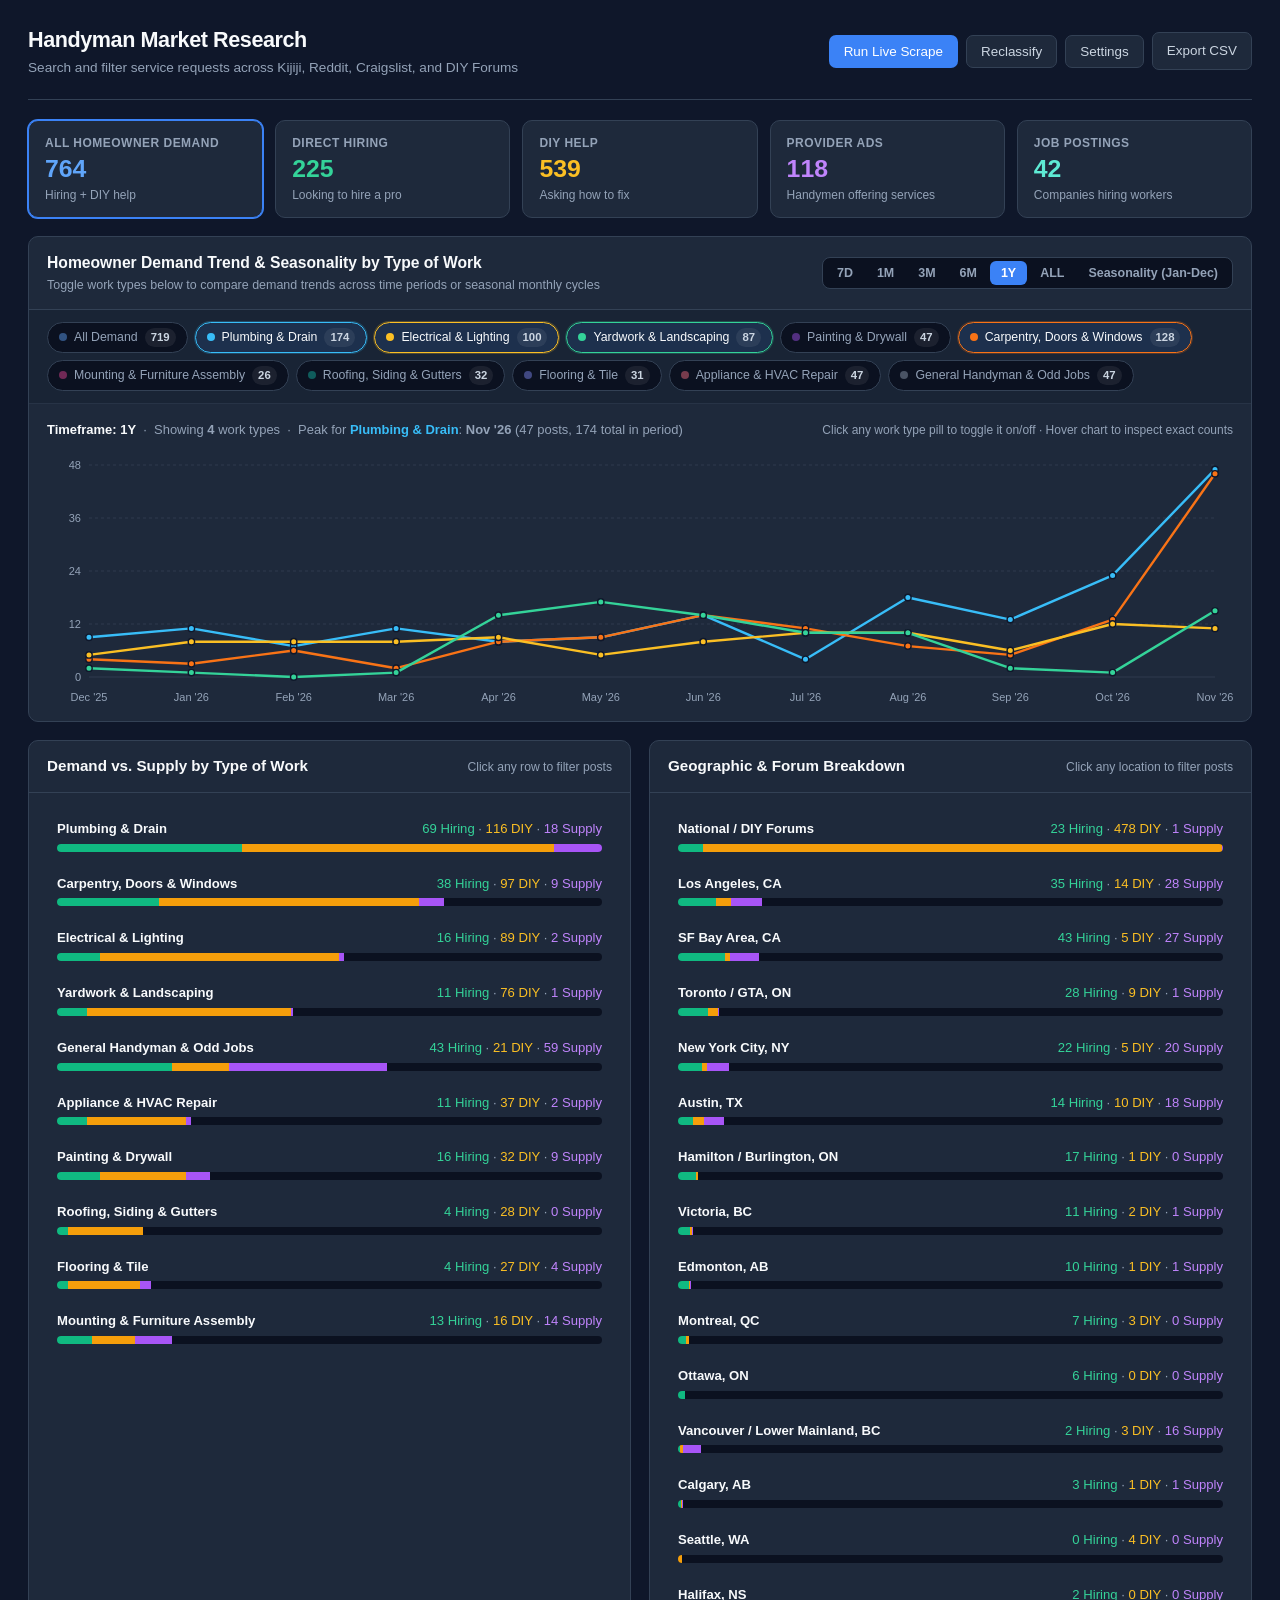
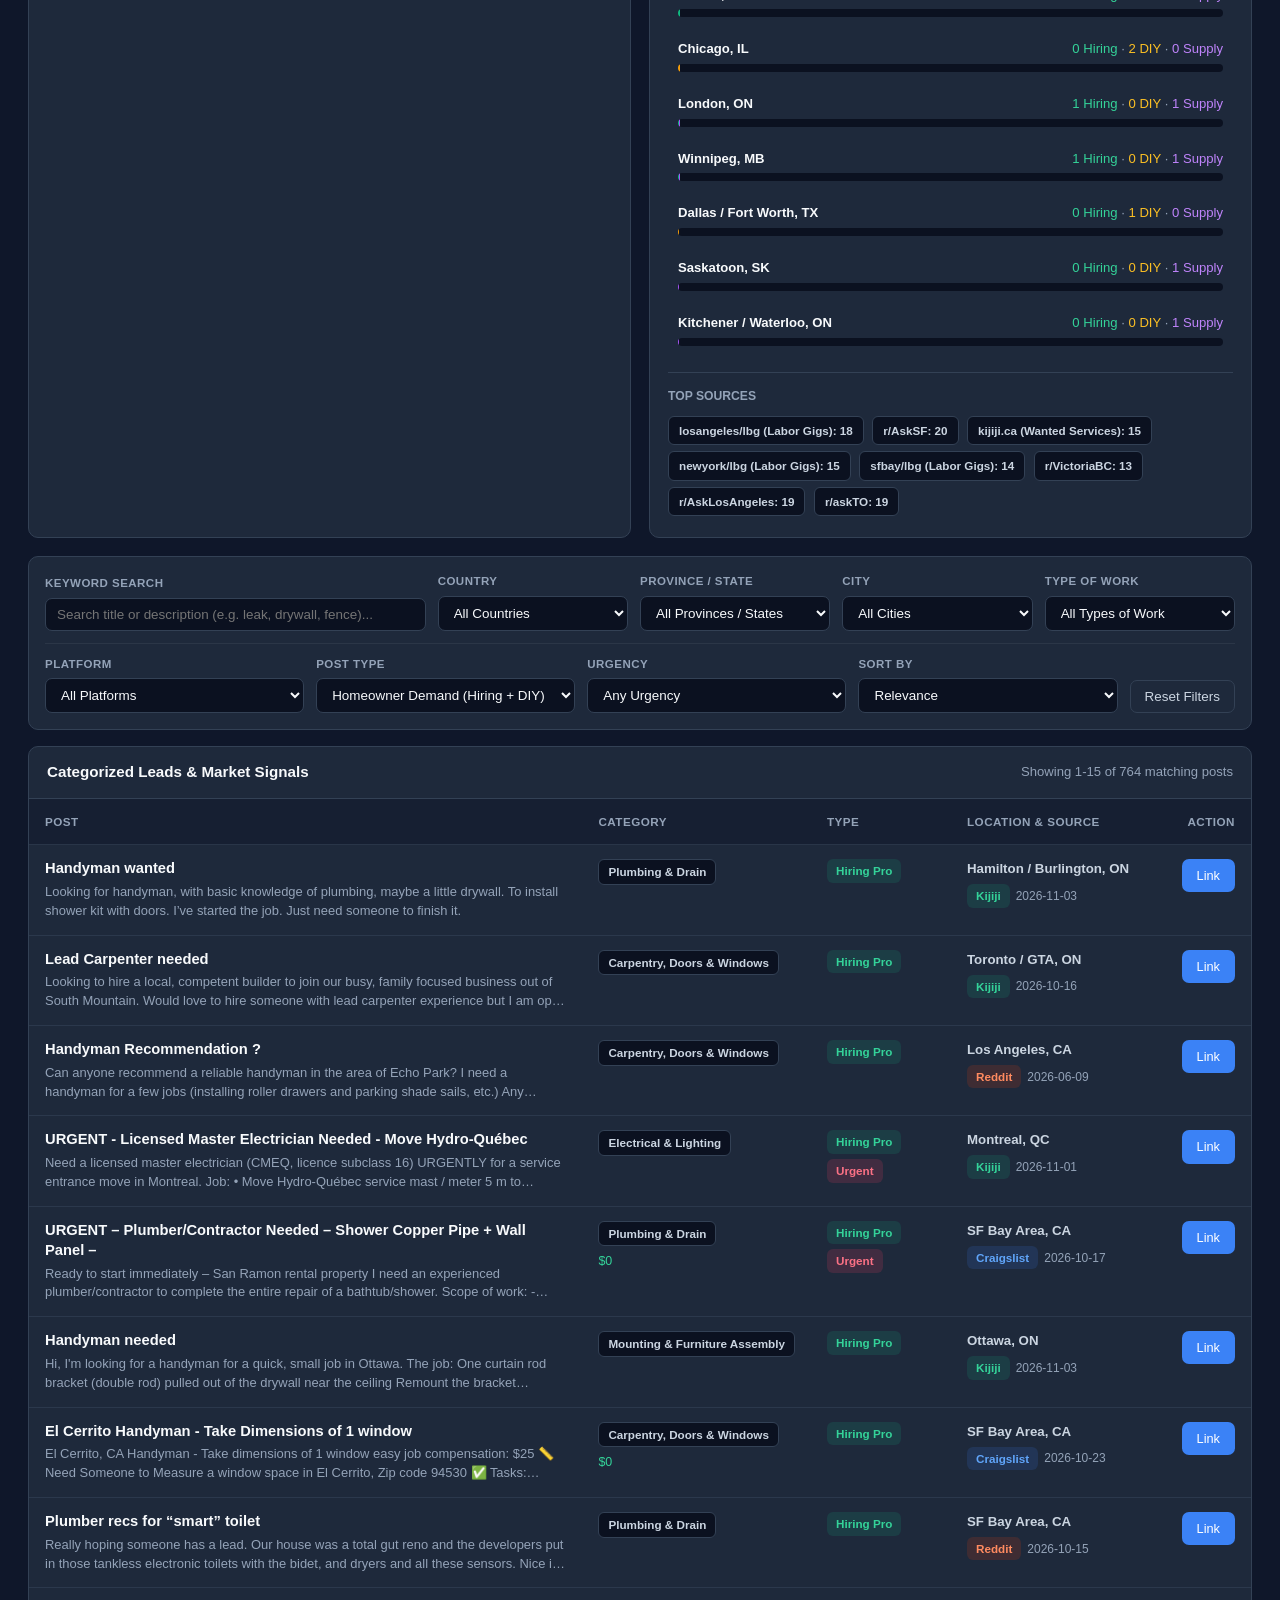
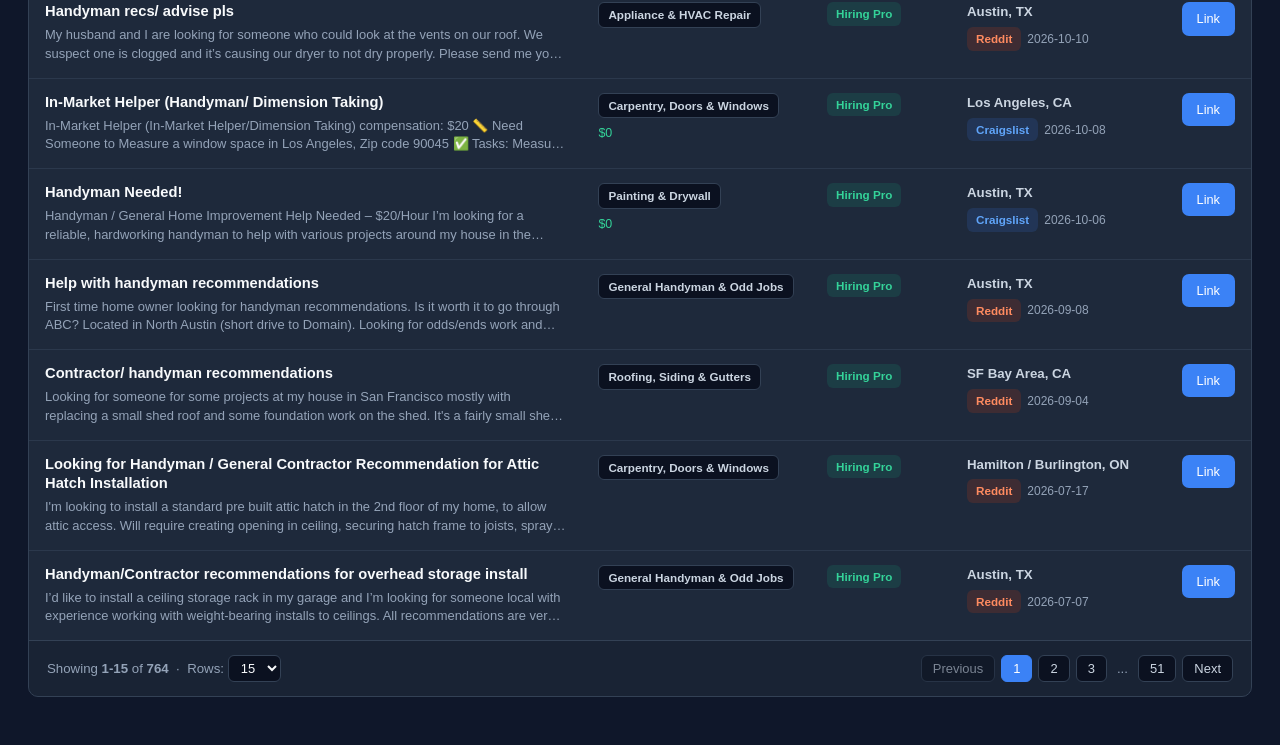
==== index.html @ b8daddad "Build full app and database snapshot into GitHub repository and GitHub Pages" ====
<!DOCTYPE html>
<html lang="en">
<head>
  <meta charset="UTF-8" />
  <meta name="viewport" content="width=device-width, initial-scale=1.0" />
  <title>Handyman Market Research & Lead Explorer</title>
  <link rel="stylesheet" href="./static/styles.css?v=10" />
</head>
<body>
  <div class="container">
    <!-- Top Header -->
    <header class="topbar">
      <div class="brand">
        <h1>Handyman Market Research</h1>
        <p>Search and filter service requests across Kijiji, Reddit, Craigslist, and DIY Forums</p>
      </div>
      <div class="actions">
        <button id="scrape-btn" onclick="triggerScrape()">Run Live Scrape</button>
        <button class="secondary" onclick="triggerReclassify()">Reclassify</button>
        <button class="secondary" onclick="openSettingsModal()">Settings</button>
        <a id="export-btn" class="btn secondary" href="/api/export.csv">Export CSV</a>
      </div>
    </header>

    <!-- Clickable KPI Strip (Acts as Quick Intent Filters) -->
    <div class="kpi-strip">
      <div class="kpi-card active" id="kpi-card-demand_only" onclick="quickSelectIntent('demand_only')">
        <div class="kpi-label">All Homeowner Demand</div>
        <div class="kpi-val" id="kpi-total-demand" style="color:#60a5fa">0</div>
        <div class="kpi-sub">Hiring + DIY help</div>
      </div>
      <div class="kpi-card" id="kpi-card-customer_hiring" onclick="quickSelectIntent('customer_hiring')">
        <div class="kpi-label">Direct Hiring</div>
        <div class="kpi-val" id="kpi-hiring" style="color:#34d399">0</div>
        <div class="kpi-sub">Looking to hire a pro</div>
      </div>
      <div class="kpi-card" id="kpi-card-diy_help_needed" onclick="quickSelectIntent('diy_help_needed')">
        <div class="kpi-label">DIY Help</div>
        <div class="kpi-val" id="kpi-diy" style="color:#fbbf24">0</div>
        <div class="kpi-sub">Asking how to fix</div>
      </div>
      <div class="kpi-card" id="kpi-card-service_provider_ad" onclick="quickSelectIntent('service_provider_ad')">
        <div class="kpi-label">Provider Ads</div>
        <div class="kpi-val" id="kpi-supply" style="color:#c084fc">0</div>
        <div class="kpi-sub">Handymen offering services</div>
      </div>
      <div class="kpi-card" id="kpi-card-job_posting" onclick="quickSelectIntent('job_posting')">
        <div class="kpi-label">Job Postings</div>
        <div class="kpi-val" id="kpi-jobs" style="color:#5eead4">0</div>
        <div class="kpi-sub">Companies hiring workers</div>
      </div>
    </div>

    <!-- Stock-Market Style Demand Trend & Seasonality Chart -->
    <div class="card" style="margin-bottom: 18px;">
      <div class="trend-header">
        <div class="trend-title-block">
          <h2>Homeowner Demand Trend &amp; Seasonality by Type of Work</h2>
          <p id="trend-subtitle">Toggle work types below to compare demand trends across time periods or seasonal monthly cycles</p>
        </div>
        <div class="period-tabs" id="trend-period-tabs">
          <button class="period-btn" data-period="7D" onclick="setTrendPeriod('7D')">7D</button>
          <button class="period-btn" data-period="1M" onclick="setTrendPeriod('1M')">1M</button>
          <button class="period-btn" data-period="3M" onclick="setTrendPeriod('3M')">3M</button>
          <button class="period-btn" data-period="6M" onclick="setTrendPeriod('6M')">6M</button>
          <button class="period-btn active" data-period="1Y" onclick="setTrendPeriod('1Y')">1Y</button>
          <button class="period-btn" data-period="ALL" onclick="setTrendPeriod('ALL')">ALL</button>
          <button class="period-btn" data-period="SEASONALITY" onclick="setTrendPeriod('SEASONALITY')">Seasonality (Jan-Dec)</button>
        </div>
      </div>
      <div class="work-type-pills" id="trend-work-pills"></div>
      <div class="trend-chart-wrap" id="trend-chart-wrap">
        <div class="trend-summary-strip">
          <div id="trend-stats-summary"></div>
          <div style="font-size:0.75rem;color:var(--muted);">Click any work type pill to toggle it on/off &middot; Hover chart to inspect exact counts</div>
        </div>
        <div id="trend-svg-container" style="width:100%;height:260px;"></div>
        <div class="trend-tooltip" id="trend-tooltip"></div>
      </div>
    </div>

    <!-- Category & Location Analytics Breakdown -->
    <div class="grid-2" style="margin-bottom: 18px;">
      <div class="card">
        <div class="card-header">
          <h2>Demand vs. Supply by Type of Work</h2>
          <span style="font-size:0.76rem;color:var(--muted)">Click any row to filter posts</span>
        </div>
        <div class="card-body" id="category-chart"></div>
      </div>
      <div class="card">
        <div class="card-header">
          <h2>Geographic & Forum Breakdown</h2>
          <span style="font-size:0.76rem;color:var(--muted)">Click any location to filter posts</span>
        </div>
        <div class="card-body">
          <div id="region-chart"></div>
          <div style="margin-top:18px;padding-top:14px;border-top:1px solid var(--border)">
            <div style="font-size:0.76rem;color:var(--muted);margin-bottom:8px;font-weight:600;text-transform:uppercase;">Top Sources</div>
            <div id="top-channels-list"></div>
          </div>
        </div>
      </div>
    </div>

    <!-- Leads Explorer -->
    <div id="view-leads">
      <!-- Labeled Filter Panel -->
      <div class="filter-panel">
        <div class="filter-grid">
          <div class="field">
            <label for="filter-search">Keyword Search</label>
            <input type="text" id="filter-search" placeholder="Search title or description (e.g. leak, drywall, fence)..." oninput="debouncedLoadPosts()" />
          </div>
          <div class="field">
            <label for="filter-country">Country</label>
            <select id="filter-country" onchange="onCountryChange()">
              <option value="all">All Countries</option>
              <option value="Canada">Canada</option>
              <option value="United States">United States</option>
              <option value="National">Online / National Forums</option>
            </select>
          </div>
          <div class="field">
            <label for="filter-province">Province / State</label>
            <select id="filter-province" onchange="onProvinceChange()">
              <option value="all">All Provinces / States</option>
            </select>
          </div>
          <div class="field">
            <label for="filter-region">City</label>
            <select id="filter-region" onchange="onCityChange()">
              <option value="all">All Cities</option>
            </select>
          </div>
          <div class="field">
            <label for="filter-category">Type of Work</label>
            <select id="filter-category" onchange="onCategoryDropdownChange()">
              <option value="all">All Types of Work</option>
            </select>
          </div>
        </div>

        <div class="filter-grid-secondary">
          <div class="field">
            <label for="filter-platform">Platform</label>
            <select id="filter-platform" onchange="loadPosts()">
              <option value="all">All Platforms</option>
              <option value="kijiji">Kijiji (Canada)</option>
              <option value="reddit">Reddit</option>
              <option value="craigslist">Craigslist</option>
              <option value="stackexchange">DIY Stack Exchange</option>
            </select>
          </div>
          <div class="field">
            <label for="filter-intent">Post Type</label>
            <select id="filter-intent" onchange="onIntentDropdownChange()">
              <option value="demand_only">Homeowner Demand (Hiring + DIY)</option>
              <option value="customer_hiring">Direct Hiring Only</option>
              <option value="diy_help_needed">DIY Help Only</option>
              <option value="service_provider_ad">Provider Ads</option>
              <option value="job_posting">Job Postings</option>
              <option value="all">All Posts</option>
            </select>
          </div>
          <div class="field">
            <label for="filter-urgency">Urgency</label>
            <select id="filter-urgency" onchange="loadPosts()">
              <option value="all">Any Urgency</option>
              <option value="high">High / Urgent</option>
              <option value="medium">Normal</option>
            </select>
          </div>
          <div class="field">
            <label for="filter-sort">Sort By</label>
            <select id="filter-sort" onchange="applySortAndRender()">
              <option value="relevance">Relevance</option>
              <option value="date_desc">Newest First</option>
              <option value="date_asc">Oldest First</option>
              <option value="urgency">Urgency</option>
            </select>
          </div>
          <div>
            <button class="secondary" onclick="resetFilters()">Reset Filters</button>
          </div>
        </div>
      </div>

      <!-- Clean Leads Table -->
      <div class="card">
        <div class="card-header">
          <h2>Categorized Leads & Market Signals</h2>
          <div id="results-count" style="font-size:0.82rem;color:var(--muted);font-weight:500;">0 matching posts</div>
        </div>
        <div class="table-wrap">
          <table>
            <thead>
              <tr>
                <th>Post</th>
                <th style="width:205px;">Category</th>
                <th style="width:140px;">Type</th>
                <th style="width:210px;">Location & Source</th>
                <th style="width:90px;text-align:right;">Action</th>
              </tr>
            </thead>
            <tbody id="posts-tbody"></tbody>
          </table>
        </div>
        <div class="pagination-bar" id="pagination-bar"></div>
      </div>
    </div>
  </div>

  <!-- Settings Modal -->
  <div class="modal-backdrop" id="settings-modal">
    <div class="modal">
      <div class="card-header" style="padding:0 0 14px 0;margin-bottom:16px;">
        <h2>Target Cities, Subreddits & LLM Settings</h2>
        <button class="secondary" onclick="closeSettingsModal()">Close</button>
      </div>
      <div class="form-group">
        <label>Active Target Metro Regions</label>
        <div class="region-toggles" id="settings-regions"></div>
      </div>
      <div class="form-group">
        <label>National DIY & Home Subreddits (comma-separated)</label>
        <input type="text" id="settings-subs" />
      </div>
      <div class="form-group">
        <label>Search Keywords (comma-separated)</label>
        <input type="text" id="settings-keywords" />
      </div>
      <div class="form-group">
        <label>Optional LLM Provider</label>
        <select id="settings-llm-provider">
          <option value="gemini">Google Gemini (gemini-2.5-flash)</option>
          <option value="openai">OpenAI (gpt-4o-mini)</option>
        </select>
      </div>
      <div class="form-group">
        <label>Gemini API Key (optional)</label>
        <input type="password" id="settings-gemini-key" placeholder="AIza..." />
      </div>
      <div class="form-group">
        <label>OpenAI API Key (optional)</label>
        <input type="password" id="settings-openai-key" placeholder="sk-..." />
      </div>
      <div style="display:flex;justify-content:flex-end;gap:10px;margin-top:16px;">
        <button class="secondary" onclick="closeSettingsModal()">Cancel</button>
        <button onclick="saveSettings()">Save Settings</button>
      </div>
    </div>
  </div>

  <script src="./static/app.js?v=10"></script>
</body>
</html>
---- static/styles.css ----
:root {
  --bg: #0f172a;
  --surface: #1e293b;
  --surface-hover: #26354d;
  --surface-subtle: #0b1120;
  --border: #334155;
  --text: #f8fafc;
  --text-secondary: #cbd5e1;
  --muted: #94a3b8;
  --primary: #3b82f6;
  --primary-hover: #2563eb;
  --emerald: #10b981;
  --amber: #f59e0b;
  --purple: #a855f7;
  --rose: #f43f5e;
}

* { box-sizing: border-box; margin: 0; padding: 0; }

body {
  font-family: Inter, -apple-system, BlinkMacSystemFont, "Segoe UI", Roboto, sans-serif;
  background: var(--bg);
  color: var(--text);
  line-height: 1.5;
  -webkit-font-smoothing: antialiased;
}

.container {
  max-width: 1360px;
  margin: 0 auto;
  padding: 24px 28px 48px;
}

/* Topbar */
.topbar {
  display: flex;
  justify-content: space-between;
  align-items: center;
  flex-wrap: wrap;
  gap: 16px;
  padding-bottom: 20px;
  border-bottom: 1px solid var(--border);
  margin-bottom: 20px;
}
.brand h1 {
  font-size: 1.35rem;
  font-weight: 700;
  letter-spacing: -0.02em;
}
.brand p {
  color: var(--muted);
  font-size: 0.85rem;
  margin-top: 2px;
}
.actions {
  display: flex;
  gap: 8px;
  align-items: center;
  flex-wrap: wrap;
}

/* Buttons */
button, .btn {
  background: var(--primary);
  color: #fff;
  border: 1px solid transparent;
  padding: 8px 14px;
  border-radius: 7px;
  font-weight: 500;
  font-size: 0.84rem;
  cursor: pointer;
  transition: all 0.15s ease;
  text-decoration: none;
  display: inline-flex;
  align-items: center;
  justify-content: center;
  gap: 6px;
}
button:hover, .btn:hover { background: var(--primary-hover); }
button.secondary, .btn.secondary {
  background: var(--surface);
  border-color: var(--border);
  color: var(--text-secondary);
}
button.secondary:hover, .btn.secondary:hover {
  background: var(--surface-hover);
  color: #fff;
}
button:disabled { opacity: 0.55; cursor: not-allowed; }

/* Navigation Tabs & KPI Strip */
.nav-row {
  display: flex;
  justify-content: space-between;
  align-items: center;
  flex-wrap: wrap;
  gap: 16px;
  margin-bottom: 18px;
}
.tabs {
  display: inline-flex;
  background: var(--surface-subtle);
  padding: 4px;
  border-radius: 9px;
  border: 1px solid var(--border);
}
.tab-btn {
  background: transparent;
  color: var(--muted);
  border: none;
  padding: 7px 16px;
  border-radius: 6px;
  font-size: 0.85rem;
  font-weight: 600;
}
.tab-btn:hover { color: var(--text); background: transparent; }
.tab-btn.active {
  background: var(--surface);
  color: var(--text);
  box-shadow: 0 1px 2px rgba(0,0,0,0.25);
}

/* Clickable KPI Filter Strip */
.kpi-strip {
  display: grid;
  grid-template-columns: repeat(5, 1fr);
  gap: 12px;
  margin-bottom: 18px;
}
@media (max-width: 960px) {
  .kpi-strip { grid-template-columns: repeat(2, 1fr); }
}
.kpi-card {
  background: var(--surface);
  border: 1px solid var(--border);
  border-radius: 10px;
  padding: 13px 16px;
  cursor: pointer;
  transition: all 0.15s ease;
}
.kpi-card:hover {
  border-color: #475569;
  background: var(--surface-hover);
}
.kpi-card.active {
  border-color: var(--primary);
  box-shadow: 0 0 0 1px var(--primary);
}
.kpi-label {
  color: var(--muted);
  font-size: 0.75rem;
  font-weight: 600;
  text-transform: uppercase;
  letter-spacing: 0.04em;
}
.kpi-val {
  font-size: 1.55rem;
  font-weight: 700;
  margin-top: 2px;
  line-height: 1.2;
}
.kpi-sub {
  font-size: 0.75rem;
  color: var(--muted);
  margin-top: 2px;
}

/* Filter Toolbar */
.filter-panel {
  background: var(--surface);
  border: 1px solid var(--border);
  border-radius: 10px;
  padding: 16px;
  margin-bottom: 16px;
}
.filter-grid {
  display: grid;
  grid-template-columns: 2fr repeat(4, 1fr);
  gap: 12px;
  align-items: end;
}
.filter-grid-secondary {
  display: grid;
  grid-template-columns: repeat(4, 1fr) auto;
  gap: 12px;
  align-items: end;
  margin-top: 12px;
  padding-top: 12px;
  border-top: 1px solid rgba(255,255,255,0.06);
}
@media (max-width: 1024px) {
  .filter-grid, .filter-grid-secondary {
    grid-template-columns: 1fr 1fr;
  }
}
.field {
  display: flex;
  flex-direction: column;
  gap: 5px;
}
.field label {
  font-size: 0.72rem;
  font-weight: 600;
  text-transform: uppercase;
  letter-spacing: 0.04em;
  color: var(--muted);
}
.field select, .field input {
  width: 100%;
  background: var(--surface-subtle);
  color: var(--text);
  border: 1px solid var(--border);
  padding: 8px 11px;
  border-radius: 7px;
  font-size: 0.84rem;
  outline: none;
}
.field select:focus, .field input:focus {
  border-color: var(--primary);
}

/* Main Panel / Table */
.card {
  background: var(--surface);
  border: 1px solid var(--border);
  border-radius: 10px;
  overflow: hidden;
}
.card-header {
  padding: 14px 18px;
  border-bottom: 1px solid var(--border);
  display: flex;
  justify-content: space-between;
  align-items: center;
}
.card-header h2 {
  font-size: 0.95rem;
  font-weight: 600;
}

.table-wrap { overflow-x: auto; }
table {
  width: 100%;
  border-collapse: collapse;
  font-size: 0.86rem;
}
th, td {
  text-align: left;
  padding: 14px 16px;
  border-bottom: 1px solid rgba(51, 65, 85, 0.65);
  vertical-align: top;
}
th {
  background: rgba(15, 23, 42, 0.5);
  color: var(--muted);
  font-weight: 600;
  font-size: 0.73rem;
  text-transform: uppercase;
  letter-spacing: 0.04em;
}
tr:last-child td { border-bottom: none; }
tbody tr:hover td { background: rgba(255, 255, 255, 0.02); }

.post-title {
  font-weight: 600;
  font-size: 0.92rem;
  color: #f8fafc;
  text-decoration: none;
  display: inline-block;
  margin-bottom: 4px;
  line-height: 1.35;
}
.post-title:hover { color: #60a5fa; }
.post-body {
  color: var(--muted);
  font-size: 0.81rem;
  line-height: 1.45;
  display: -webkit-box;
  -webkit-line-clamp: 2;
  -webkit-box-orient: vertical;
  overflow: hidden;
}

/* Badges */
.badge {
  display: inline-flex;
  align-items: center;
  padding: 3px 9px;
  border-radius: 6px;
  font-size: 0.73rem;
  font-weight: 600;
  white-space: nowrap;
}
.b-hiring { background: rgba(16, 185, 129, 0.14); color: #34d399; }
.b-diy { background: rgba(245, 158, 11, 0.14); color: #fbbf24; }
.b-supply { background: rgba(168, 85, 247, 0.14); color: #c084fc; }
.b-job { background: rgba(20, 184, 166, 0.14); color: #5eead4; }
.b-reddit { background: rgba(255, 69, 0, 0.14); color: #ff8b60; }
.b-craigslist { background: rgba(59, 130, 246, 0.14); color: #60a5fa; }
.b-kijiji { background: rgba(16, 185, 129, 0.14); color: #34d399; }
.b-stackexchange { background: rgba(245, 158, 11, 0.14); color: #fbbf24; }
.b-high { background: rgba(244, 63, 94, 0.16); color: #fb7185; }
.b-cat {
  background: var(--surface-subtle);
  border: 1px solid var(--border);
  color: var(--text-secondary);
}

/* Pagination */
.pagination-bar {
  display: flex;
  justify-content: space-between;
  align-items: center;
  flex-wrap: wrap;
  gap: 12px;
  padding: 14px 18px;
  border-top: 1px solid var(--border);
  background: rgba(15, 23, 42, 0.35);
  font-size: 0.83rem;
  color: var(--muted);
}
.page-controls { display: flex; align-items: center; gap: 6px; flex-wrap: wrap; }
.page-btn {
  background: var(--surface-subtle);
  color: var(--text-secondary);
  border: 1px solid var(--border);
  padding: 5px 11px;
  border-radius: 6px;
  font-size: 0.81rem;
  cursor: pointer;
}
.page-btn:hover:not(:disabled) { background: var(--surface-hover); color: #fff; }
.page-btn.active { background: var(--primary); border-color: var(--primary); color: #fff; }
.page-size-select {
  background: var(--surface-subtle);
  color: var(--text);
  border: 1px solid var(--border);
  padding: 4px 8px;
  border-radius: 6px;
  font-size: 0.81rem;
}

/* Analytics View */
.grid-2 {
  display: grid;
  grid-template-columns: 1fr 1fr;
  gap: 18px;
}
@media (max-width: 1024px) { .grid-2 { grid-template-columns: 1fr; } }
.card-body { padding: 18px; }
.bar-row {
  padding: 8px 10px;
  border-radius: 7px;
  margin-bottom: 6px;
  transition: background 0.12s;
}
.bar-row:hover { background: var(--surface-hover); }
.bar-label {
  display: flex;
  justify-content: space-between;
  font-size: 0.82rem;
  margin-bottom: 5px;
}
.bar-track {
  background: var(--surface-subtle);
  height: 8px;
  border-radius: 999px;
  overflow: hidden;
  display: flex;
}
.bar-fill-hiring { background: var(--emerald); height: 100%; }
.bar-fill-diy { background: var(--amber); height: 100%; }
.bar-fill-supply { background: var(--purple); height: 100%; }

.hidden { display: none !important; }

/* Settings Modal */
.modal-backdrop {
  position: fixed;
  inset: 0;
  background: rgba(0, 0, 0, 0.72);
  display: none;
  align-items: center;
  justify-content: center;
  z-index: 100;
}
.modal-backdrop.open { display: flex; }
.modal {
  background: var(--surface);
  border: 1px solid var(--border);
  border-radius: 12px;
  width: 92%;
  max-width: 680px;
  max-height: 88vh;
  overflow-y: auto;
  padding: 22px;
}
.form-group { margin-bottom: 14px; }
.form-group label {
  display: block;
  font-size: 0.8rem;
  font-weight: 500;
  color: var(--text-secondary);
  margin-bottom: 5px;
}
.form-group input, .form-group select {
  width: 100%;
  background: var(--surface-subtle);
  color: var(--text);
  border: 1px solid var(--border);
  padding: 8px 11px;
  border-radius: 7px;
  font-size: 0.85rem;
}
.region-toggles {
  display: grid;
  grid-template-columns: repeat(auto-fill, minmax(195px, 1fr));
  gap: 8px;
}
.region-item {
  background: var(--surface-subtle);
  border: 1px solid var(--border);
  padding: 8px 10px;
  border-radius: 7px;
  display: flex;
  align-items: center;
  gap: 8px;
  font-size: 0.82rem;
}

/* Stock-Market Style Demand Trend & Seasonality Chart */
.trend-header {
  display: flex;
  justify-content: space-between;
  align-items: center;
  flex-wrap: wrap;
  gap: 12px;
  padding: 14px 18px;
  border-bottom: 1px solid var(--border);
}
.trend-title-block h2 {
  font-size: 0.98rem;
  font-weight: 600;
}
.trend-title-block p {
  font-size: 0.78rem;
  color: var(--muted);
  margin-top: 2px;
}
.period-tabs {
  display: inline-flex;
  background: var(--surface-subtle);
  border: 1px solid var(--border);
  border-radius: 8px;
  padding: 3px;
  gap: 2px;
  flex-wrap: wrap;
}
.period-btn {
  background: transparent;
  color: var(--muted);
  border: none;
  padding: 5px 11px;
  border-radius: 6px;
  font-size: 0.78rem;
  font-weight: 600;
  cursor: pointer;
}
.period-btn:hover {
  color: var(--text);
  background: rgba(255, 255, 255, 0.04);
}
.period-btn.active {
  background: var(--primary);
  color: #fff;
}
.work-type-pills {
  display: flex;
  flex-wrap: wrap;
  gap: 7px;
  padding: 12px 18px;
  border-bottom: 1px solid rgba(51, 65, 85, 0.55);
  background: rgba(15, 23, 42, 0.3);
}
.work-pill {
  display: inline-flex;
  align-items: center;
  gap: 7px;
  padding: 5px 11px;
  border-radius: 999px;
  font-size: 0.77rem;
  font-weight: 500;
  background: var(--surface-subtle);
  border: 1px solid var(--border);
  color: var(--muted);
  cursor: pointer;
  user-select: none;
  transition: all 0.14s ease;
}
.work-pill:hover {
  border-color: #64748b;
  color: var(--text);
}
.work-pill.active {
  color: #f8fafc;
  background: rgba(59, 130, 246, 0.12);
}
.work-pill-dot {
  width: 8px;
  height: 8px;
  border-radius: 50%;
  flex-shrink: 0;
}
.work-pill-count {
  font-size: 0.71rem;
  font-weight: 600;
  padding: 1px 6px;
  border-radius: 999px;
  background: rgba(255, 255, 255, 0.07);
  color: var(--text-secondary);
}
.trend-chart-wrap {
  position: relative;
  padding: 16px 18px 12px;
}
.trend-summary-strip {
  display: flex;
  justify-content: space-between;
  align-items: center;
  flex-wrap: wrap;
  gap: 12px;
  margin-bottom: 10px;
  font-size: 0.81rem;
  color: var(--muted);
}
.trend-tooltip {
  position: absolute;
  pointer-events: none;
  background: rgba(15, 23, 42, 0.96);
  border: 1px solid #475569;
  border-radius: 8px;
  padding: 10px 12px;
  font-size: 0.78rem;
  color: var(--text);
  box-shadow: 0 8px 24px rgba(0, 0, 0, 0.45);
  z-index: 20;
  min-width: 190px;
  display: none;
}
.trend-tooltip-title {
  font-weight: 700;
  font-size: 0.82rem;
  margin-bottom: 6px;
  padding-bottom: 5px;
  border-bottom: 1px solid rgba(255, 255, 255, 0.1);
}
.trend-tooltip-row {
  display: flex;
  justify-content: space-between;
  align-items: center;
  gap: 12px;
  margin-top: 4px;
}
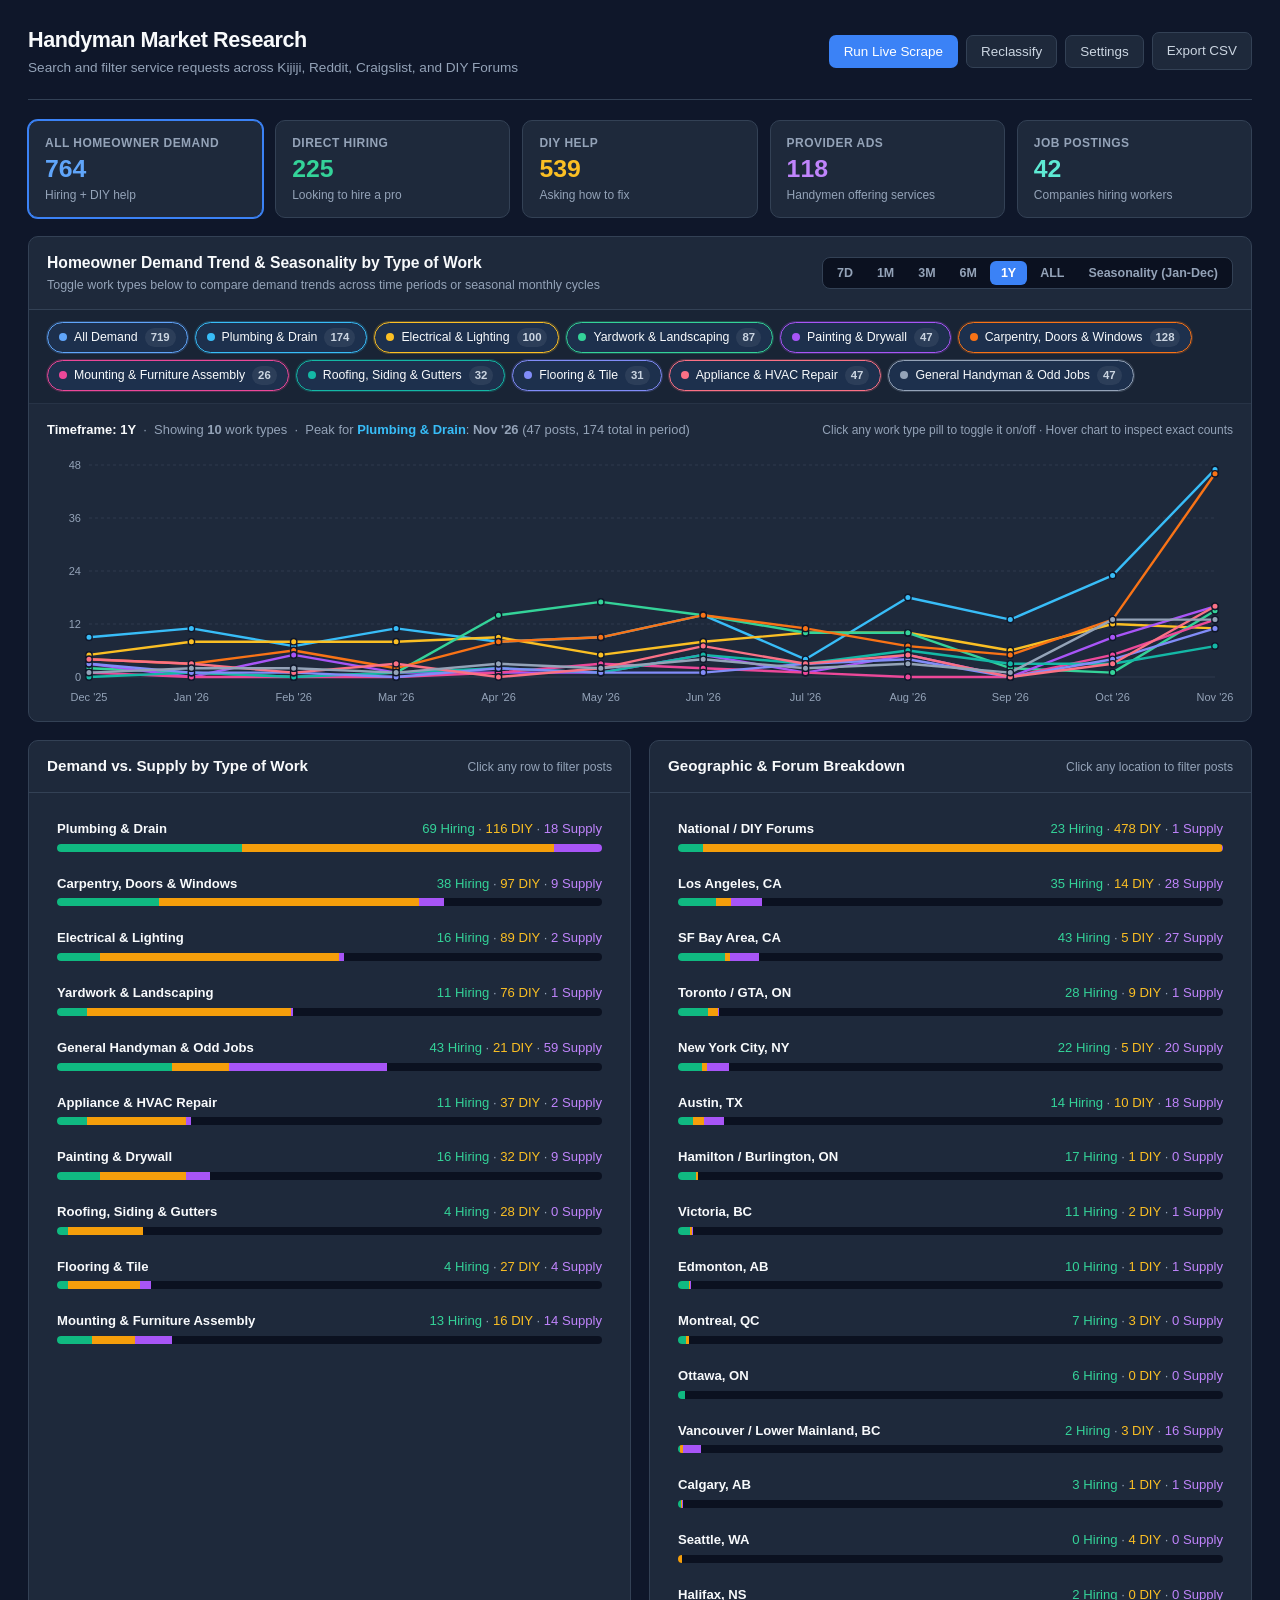
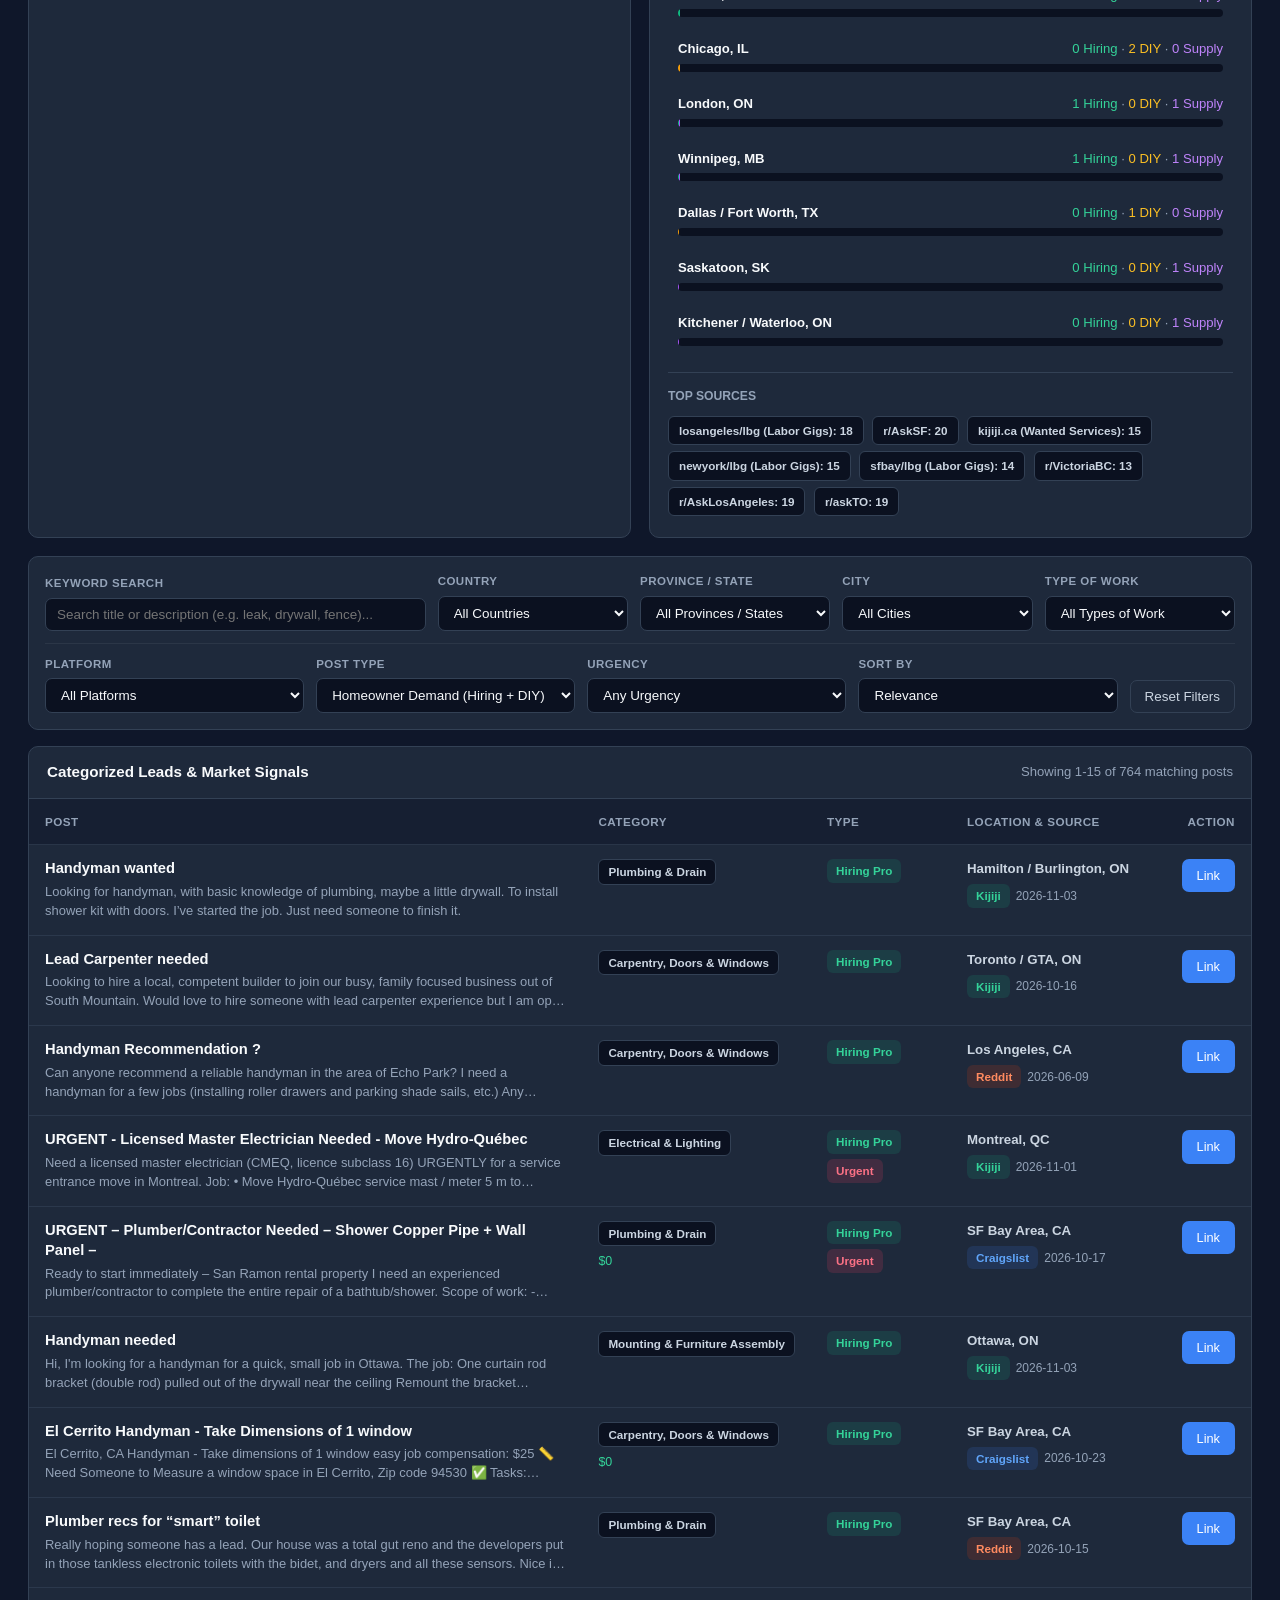
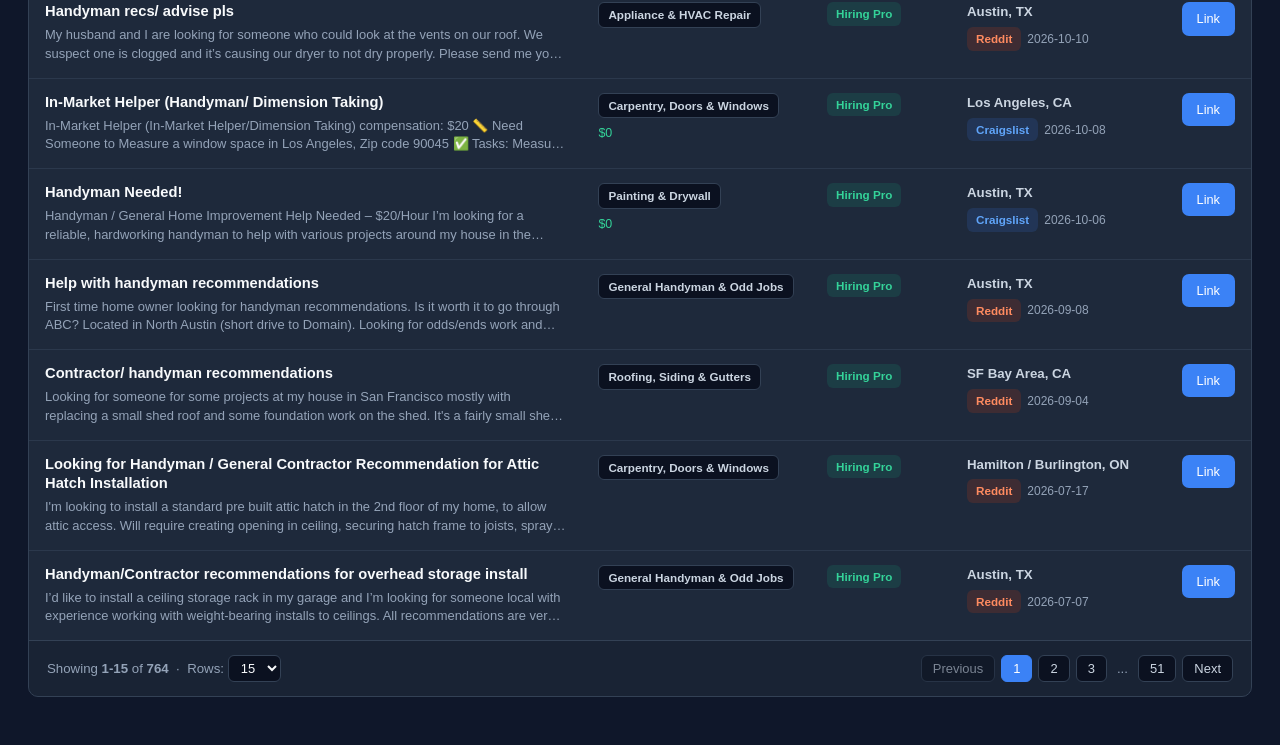
==== commit e2fcaa52: "Make All Demand button toggle all job types on and off" ====
--- a/index.html
+++ b/index.html
@@ -252,6 +252,6 @@
     </div>
   </div>
 
-  <script src="./static/app.js?v=10"></script>
+  <script src="./static/app.js?v=11"></script>
 </body>
 </html>
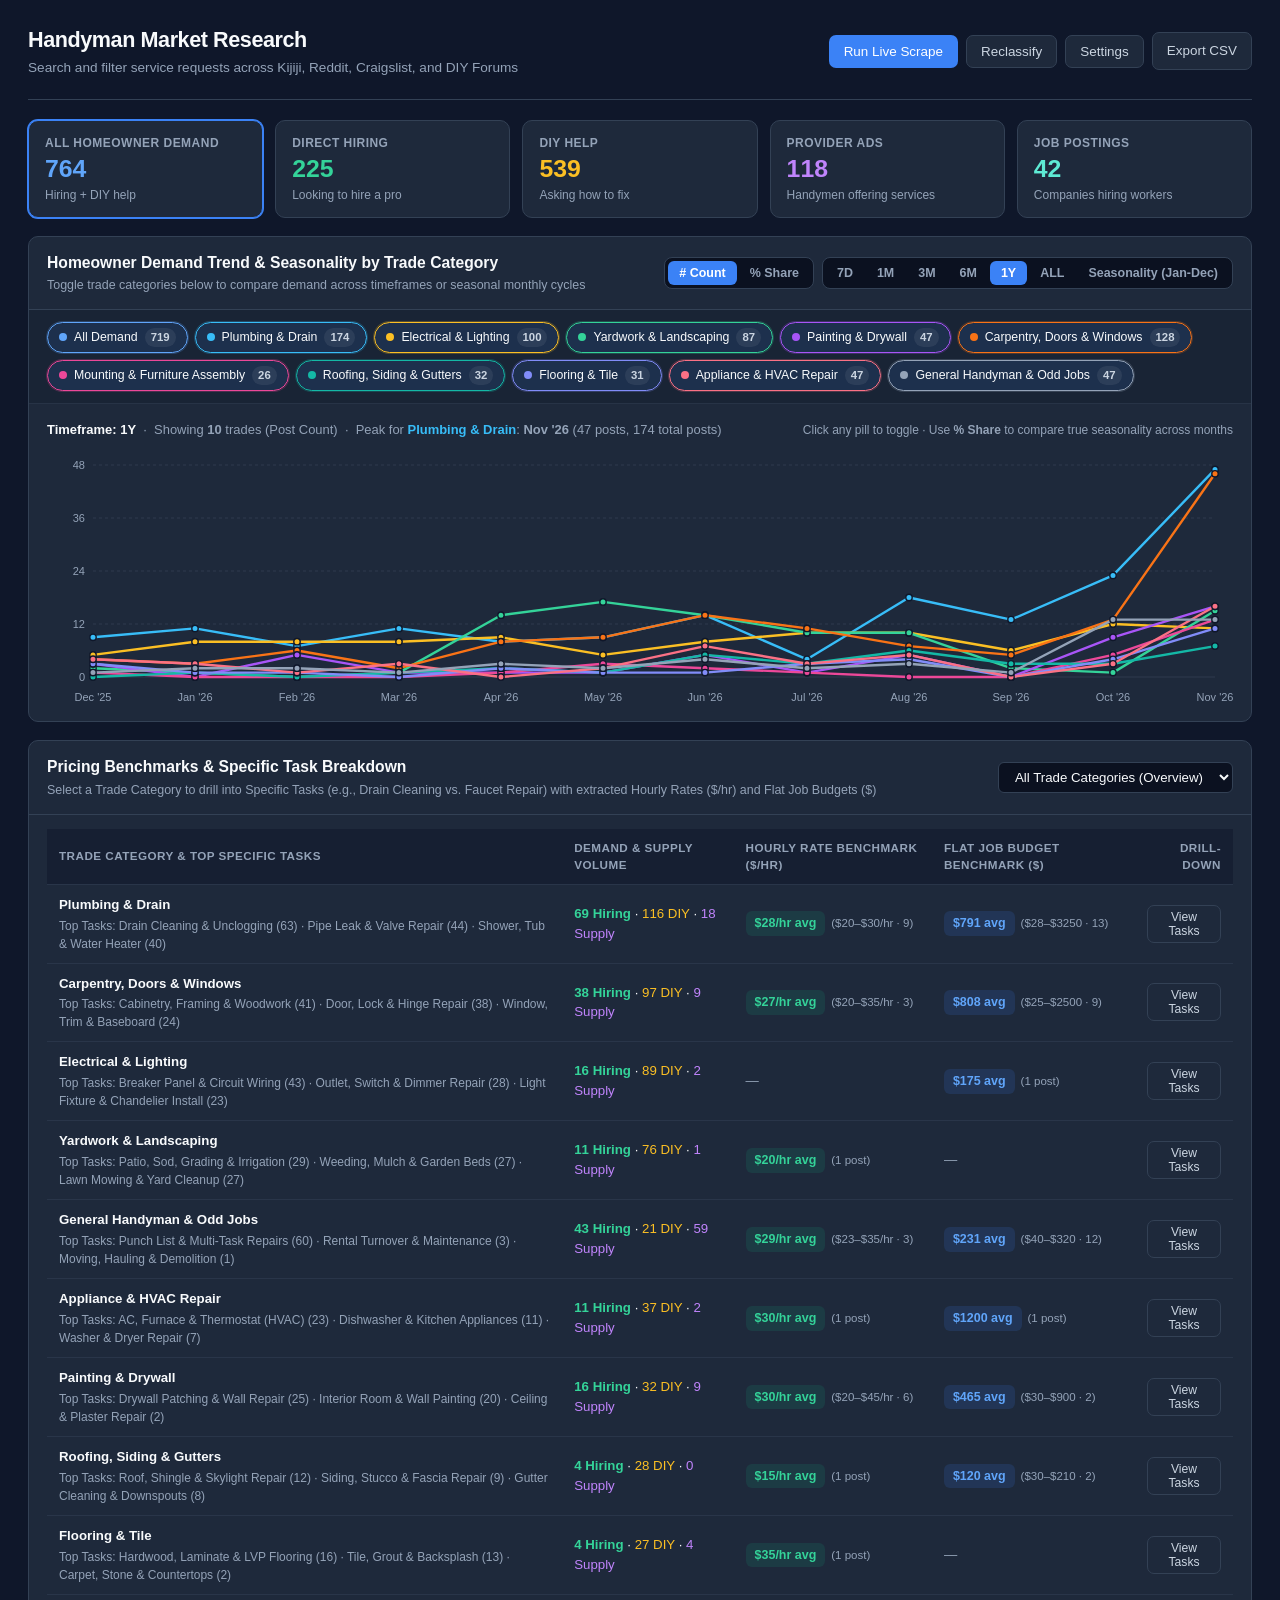
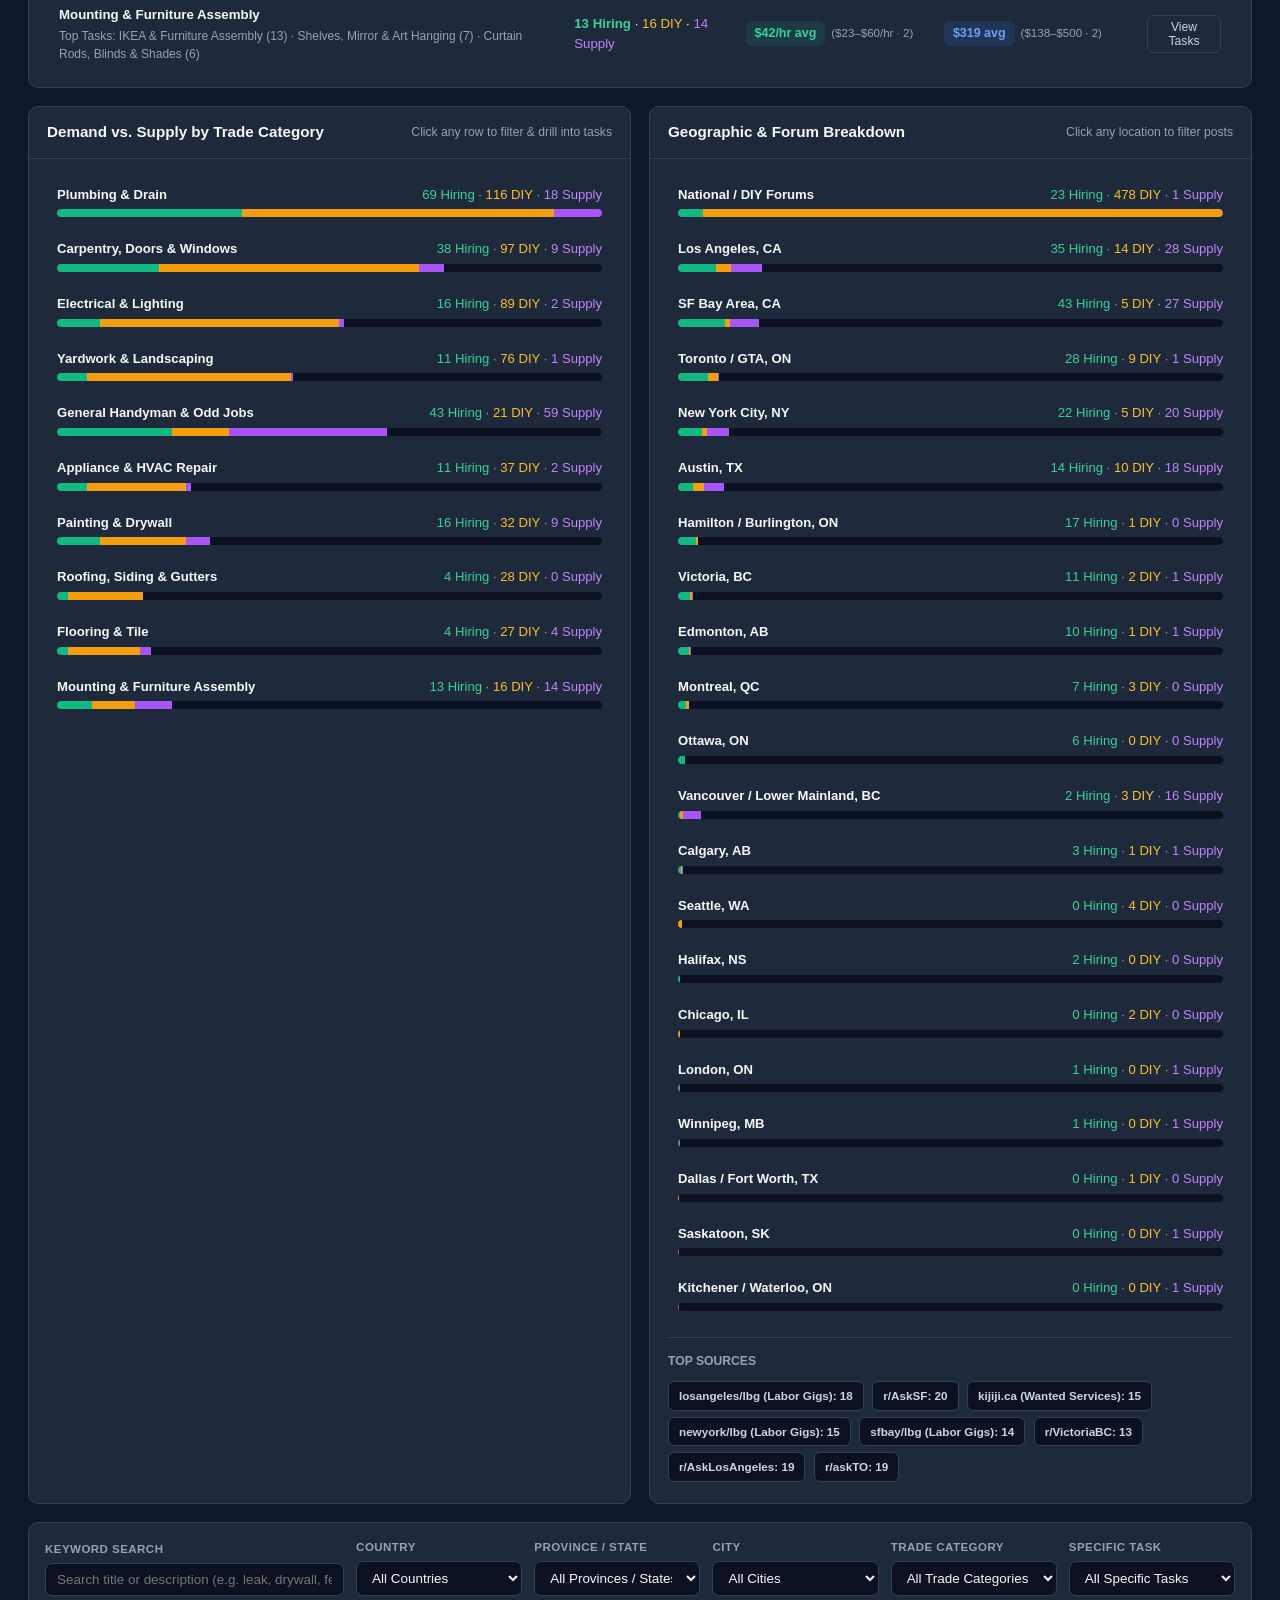
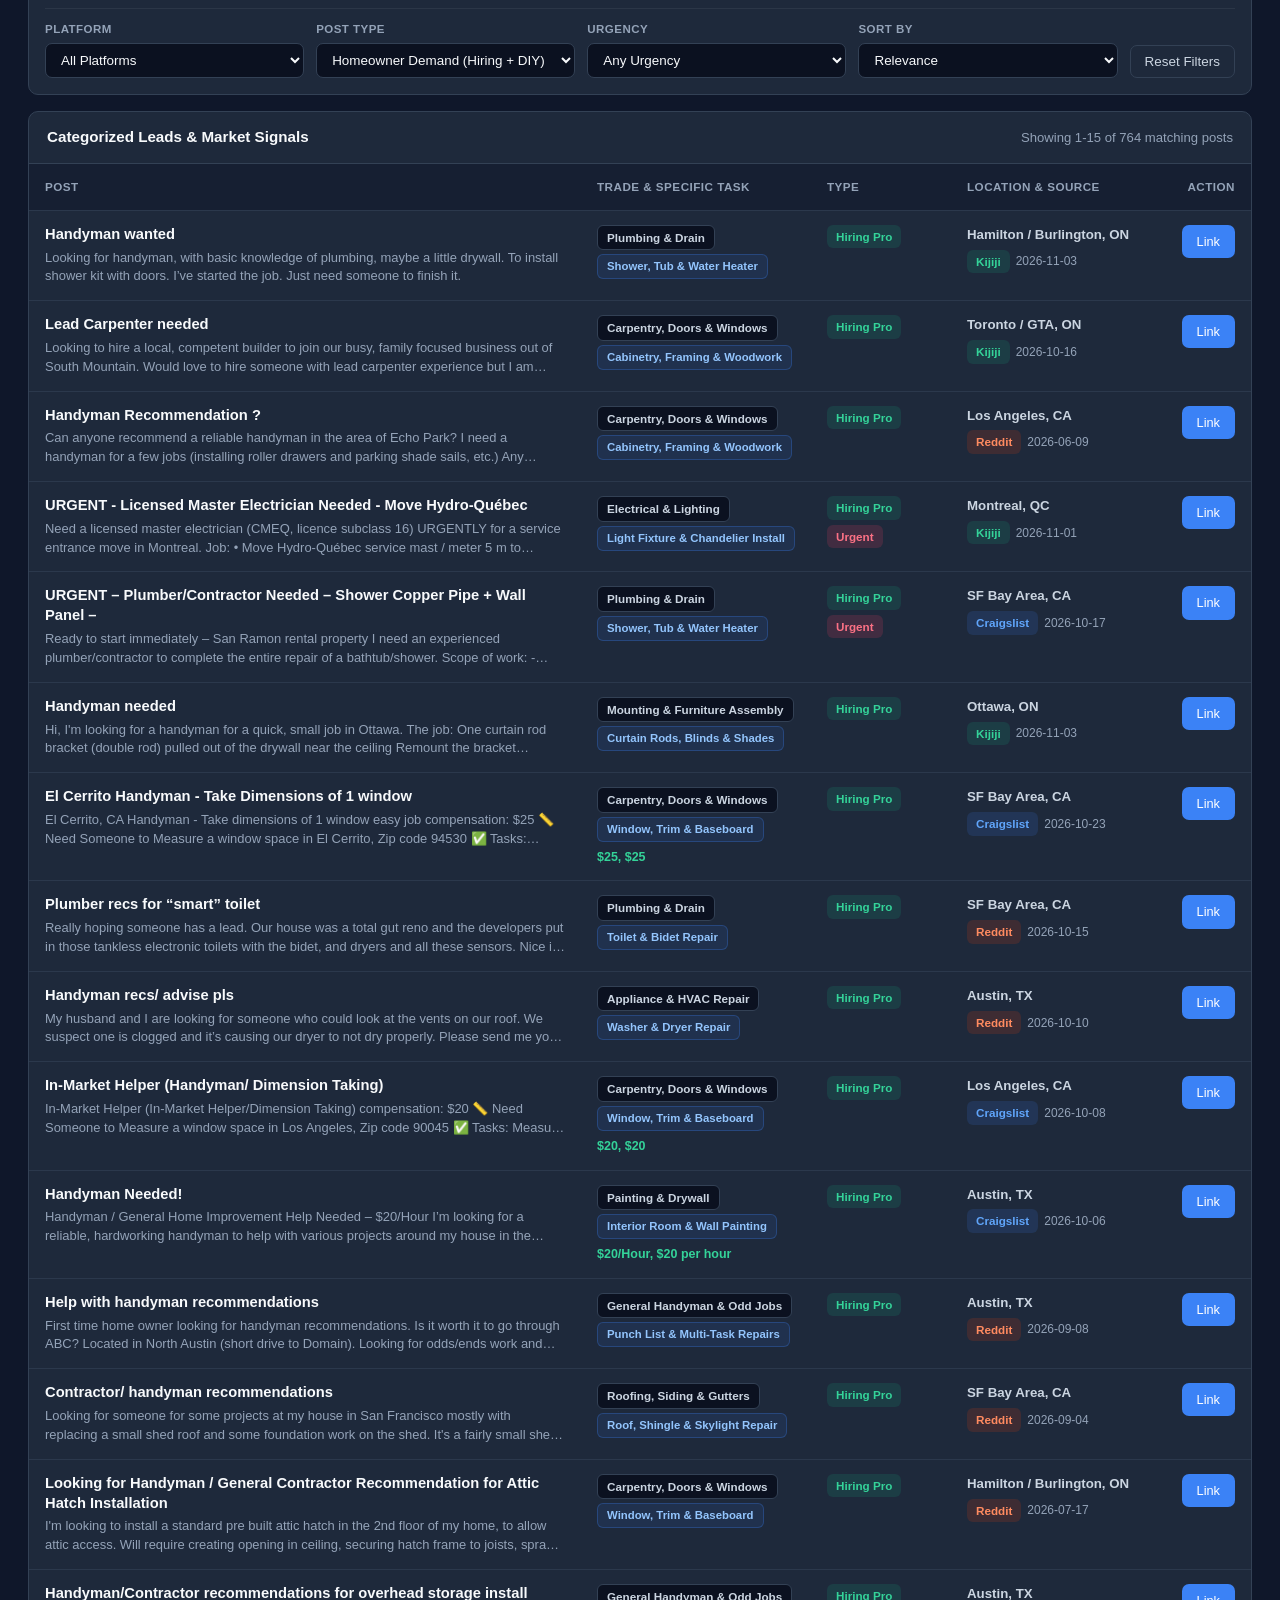
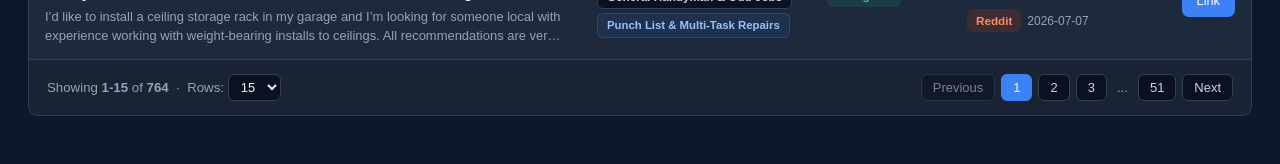
==== commit d1b8d1fc: "Add Trade Category -> Specific Task hierarchy, pricing benchmarks, % Share seasonality toggle, and d" ====
--- a/index.html
+++ b/index.html
@@ -4,7 +4,7 @@
   <meta charset="UTF-8" />
   <meta name="viewport" content="width=device-width, initial-scale=1.0" />
   <title>Handyman Market Research & Lead Explorer</title>
-  <link rel="stylesheet" href="./static/styles.css?v=10" />
+  <link rel="stylesheet" href="./static/styles.css?v=12" />
 </head>
 <body>
   <div class="container">
@@ -55,36 +55,58 @@
     <div class="card" style="margin-bottom: 18px;">
       <div class="trend-header">
         <div class="trend-title-block">
-          <h2>Homeowner Demand Trend &amp; Seasonality by Type of Work</h2>
-          <p id="trend-subtitle">Toggle work types below to compare demand trends across time periods or seasonal monthly cycles</p>
-        </div>
-        <div class="period-tabs" id="trend-period-tabs">
-          <button class="period-btn" data-period="7D" onclick="setTrendPeriod('7D')">7D</button>
-          <button class="period-btn" data-period="1M" onclick="setTrendPeriod('1M')">1M</button>
-          <button class="period-btn" data-period="3M" onclick="setTrendPeriod('3M')">3M</button>
-          <button class="period-btn" data-period="6M" onclick="setTrendPeriod('6M')">6M</button>
-          <button class="period-btn active" data-period="1Y" onclick="setTrendPeriod('1Y')">1Y</button>
-          <button class="period-btn" data-period="ALL" onclick="setTrendPeriod('ALL')">ALL</button>
-          <button class="period-btn" data-period="SEASONALITY" onclick="setTrendPeriod('SEASONALITY')">Seasonality (Jan-Dec)</button>
+          <h2>Homeowner Demand Trend &amp; Seasonality by Trade Category</h2>
+          <p id="trend-subtitle">Toggle trade categories below to compare demand across timeframes or seasonal monthly cycles</p>
+        </div>
+        <div style="display:flex;gap:8px;align-items:center;flex-wrap:wrap;">
+          <div class="period-tabs" id="trend-mode-tabs" title="Switch between raw post count and % share of monthly demand">
+            <button class="period-btn active" data-mode="count" onclick="setTrendMode('count')"># Count</button>
+            <button class="period-btn" data-mode="share" onclick="setTrendMode('share')">% Share</button>
+          </div>
+          <div class="period-tabs" id="trend-period-tabs">
+            <button class="period-btn" data-period="7D" onclick="setTrendPeriod('7D')">7D</button>
+            <button class="period-btn" data-period="1M" onclick="setTrendPeriod('1M')">1M</button>
+            <button class="period-btn" data-period="3M" onclick="setTrendPeriod('3M')">3M</button>
+            <button class="period-btn" data-period="6M" onclick="setTrendPeriod('6M')">6M</button>
+            <button class="period-btn active" data-period="1Y" onclick="setTrendPeriod('1Y')">1Y</button>
+            <button class="period-btn" data-period="ALL" onclick="setTrendPeriod('ALL')">ALL</button>
+            <button class="period-btn" data-period="SEASONALITY" onclick="setTrendPeriod('SEASONALITY')">Seasonality (Jan-Dec)</button>
+          </div>
         </div>
       </div>
       <div class="work-type-pills" id="trend-work-pills"></div>
       <div class="trend-chart-wrap" id="trend-chart-wrap">
         <div class="trend-summary-strip">
           <div id="trend-stats-summary"></div>
-          <div style="font-size:0.75rem;color:var(--muted);">Click any work type pill to toggle it on/off &middot; Hover chart to inspect exact counts</div>
+          <div style="font-size:0.75rem;color:var(--muted);">Click any pill to toggle &middot; Use <strong>% Share</strong> to compare true seasonality across months</div>
         </div>
         <div id="trend-svg-container" style="width:100%;height:260px;"></div>
         <div class="trend-tooltip" id="trend-tooltip"></div>
       </div>
+    </div>
+
+    <!-- Pricing & Specific Task Breakdown (2-Level Hierarchy: Trade Category -> Specific Task) -->
+    <div class="card" style="margin-bottom: 18px;">
+      <div class="trend-header">
+        <div class="trend-title-block">
+          <h2>Pricing Benchmarks &amp; Specific Task Breakdown</h2>
+          <p>Select a Trade Category to drill into Specific Tasks (e.g., Drain Cleaning vs. Faucet Repair) with extracted Hourly Rates ($/hr) and Flat Job Budgets ($)</p>
+        </div>
+        <div style="display:flex;gap:8px;align-items:center;">
+          <select id="pricing-trade-select" class="page-size-select" style="padding:6px 12px;font-size:0.83rem;" onchange="onPricingTradeSelect(this.value)">
+            <option value="all">All Trade Categories (Overview)</option>
+          </select>
+        </div>
+      </div>
+      <div class="card-body" id="pricing-task-chart" style="padding:14px 18px;"></div>
     </div>
 
     <!-- Category & Location Analytics Breakdown -->
     <div class="grid-2" style="margin-bottom: 18px;">
       <div class="card">
         <div class="card-header">
-          <h2>Demand vs. Supply by Type of Work</h2>
-          <span style="font-size:0.76rem;color:var(--muted)">Click any row to filter posts</span>
+          <h2>Demand vs. Supply by Trade Category</h2>
+          <span style="font-size:0.76rem;color:var(--muted)">Click any row to filter &amp; drill into tasks</span>
         </div>
         <div class="card-body" id="category-chart"></div>
       </div>
@@ -134,9 +156,15 @@
             </select>
           </div>
           <div class="field">
-            <label for="filter-category">Type of Work</label>
+            <label for="filter-category">Trade Category</label>
             <select id="filter-category" onchange="onCategoryDropdownChange()">
-              <option value="all">All Types of Work</option>
+              <option value="all">All Trade Categories</option>
+            </select>
+          </div>
+          <div class="field">
+            <label for="filter-sub-service">Specific Task</label>
+            <select id="filter-sub-service" onchange="loadPosts()">
+              <option value="all">All Specific Tasks</option>
             </select>
           </div>
         </div>
@@ -197,9 +225,9 @@
             <thead>
               <tr>
                 <th>Post</th>
-                <th style="width:205px;">Category</th>
+                <th style="width:225px;">Trade &amp; Specific Task</th>
                 <th style="width:140px;">Type</th>
-                <th style="width:210px;">Location & Source</th>
+                <th style="width:210px;">Location &amp; Source</th>
                 <th style="width:90px;text-align:right;">Action</th>
               </tr>
             </thead>
@@ -252,6 +280,6 @@
     </div>
   </div>
 
-  <script src="./static/app.js?v=11"></script>
+  <script src="./static/app.js?v=12"></script>
 </body>
 </html>
--- a/static/styles.css
+++ b/static/styles.css
@@ -175,7 +175,7 @@
 }
 .filter-grid {
   display: grid;
-  grid-template-columns: 2fr repeat(4, 1fr);
+  grid-template-columns: 1.8fr repeat(5, 1fr);
   gap: 12px;
   align-items: end;
 }
@@ -561,3 +561,49 @@
   gap: 12px;
   margin-top: 4px;
 }
+
+/* Pricing & Specific Task Breakdown */
+.pricing-table {
+  width: 100%;
+  border-collapse: collapse;
+  font-size: 0.83rem;
+}
+.pricing-table th, .pricing-table td {
+  padding: 10px 12px;
+  border-bottom: 1px solid rgba(51, 65, 85, 0.55);
+  vertical-align: middle;
+}
+.pricing-table tbody tr {
+  cursor: pointer;
+  transition: background 0.12s;
+}
+.pricing-table tbody tr:hover td {
+  background: var(--surface-hover);
+}
+.price-pill {
+  display: inline-flex;
+  align-items: center;
+  gap: 6px;
+  padding: 3px 9px;
+  border-radius: 6px;
+  font-weight: 600;
+  font-size: 0.78rem;
+  background: rgba(16, 185, 129, 0.12);
+  color: #34d399;
+}
+.price-pill-flat {
+  background: rgba(59, 130, 246, 0.14);
+  color: #60a5fa;
+}
+.price-range-sub {
+  font-size: 0.72rem;
+  color: var(--muted);
+  margin-left: 6px;
+}
+.b-subtask {
+  background: rgba(59, 130, 246, 0.1);
+  border: 1px solid rgba(59, 130, 246, 0.28);
+  color: #93c5fd;
+  font-size: 0.71rem;
+  margin-top: 4px;
+}
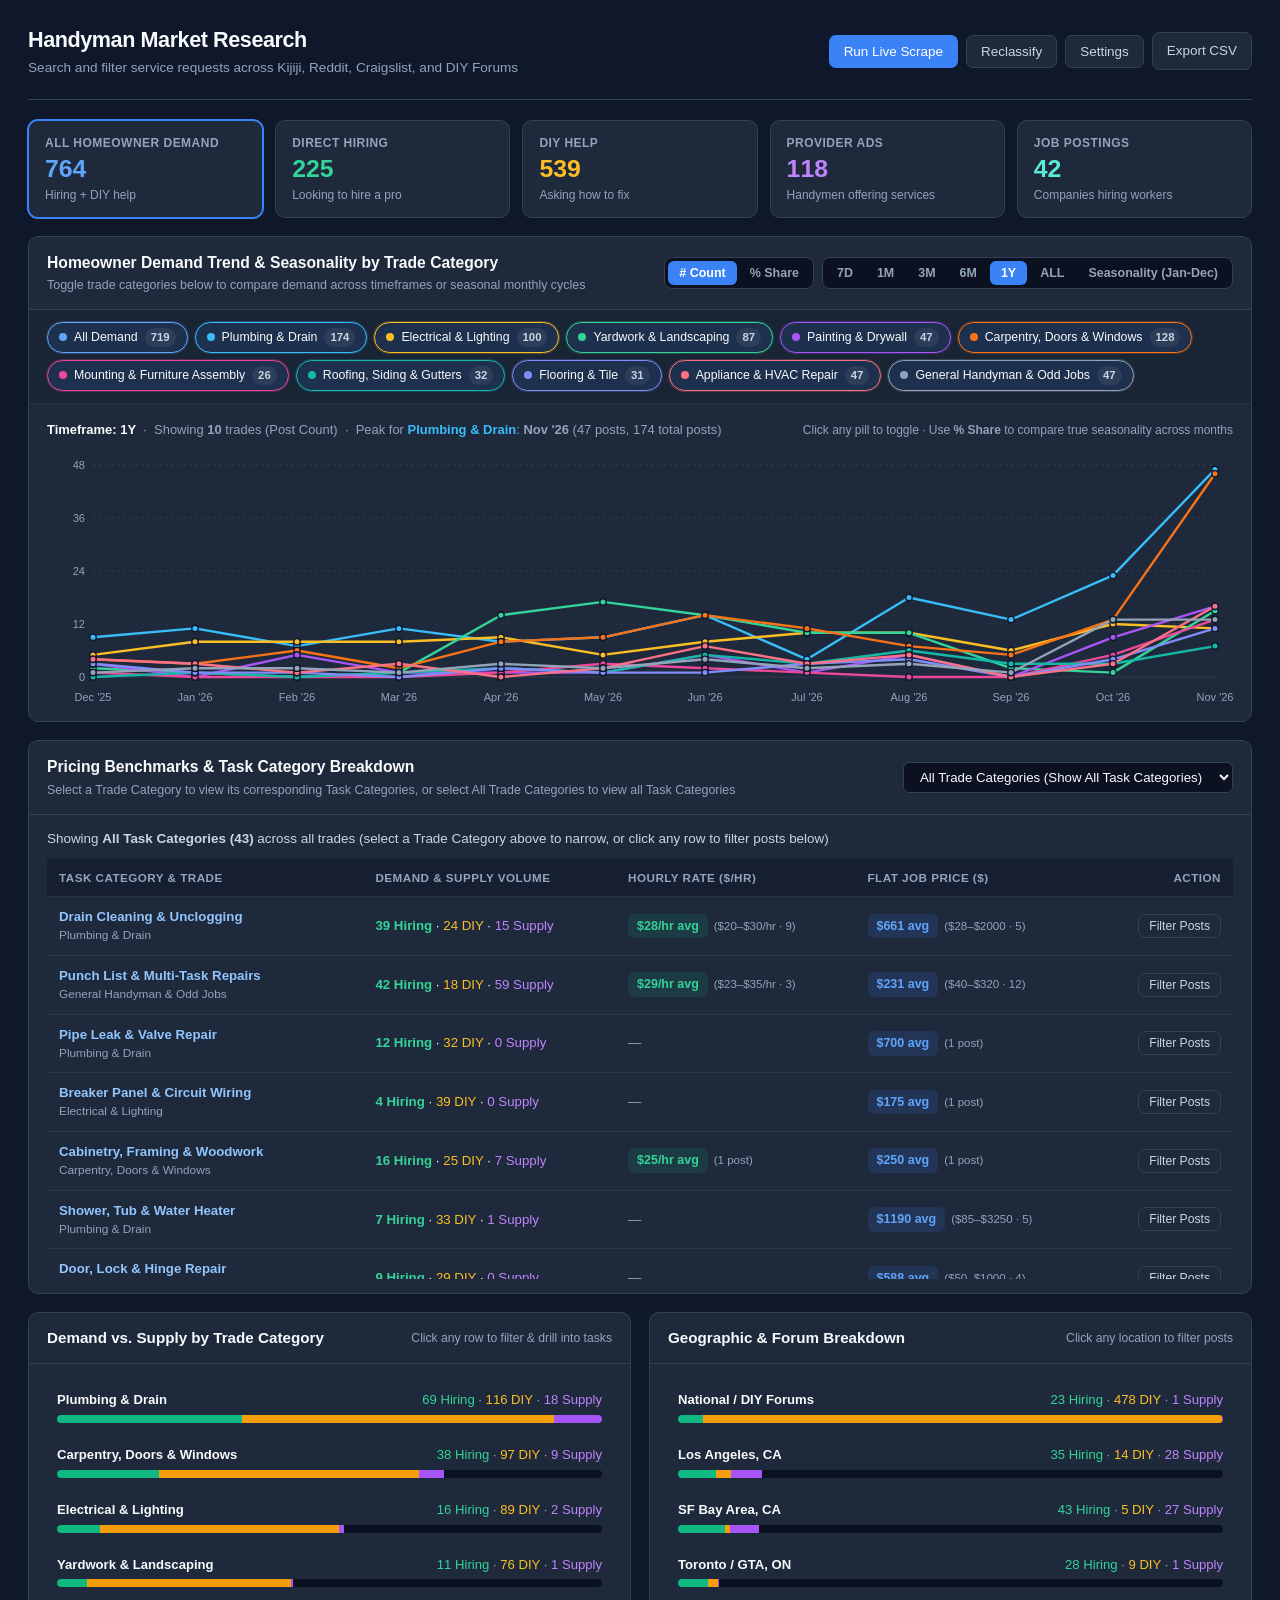
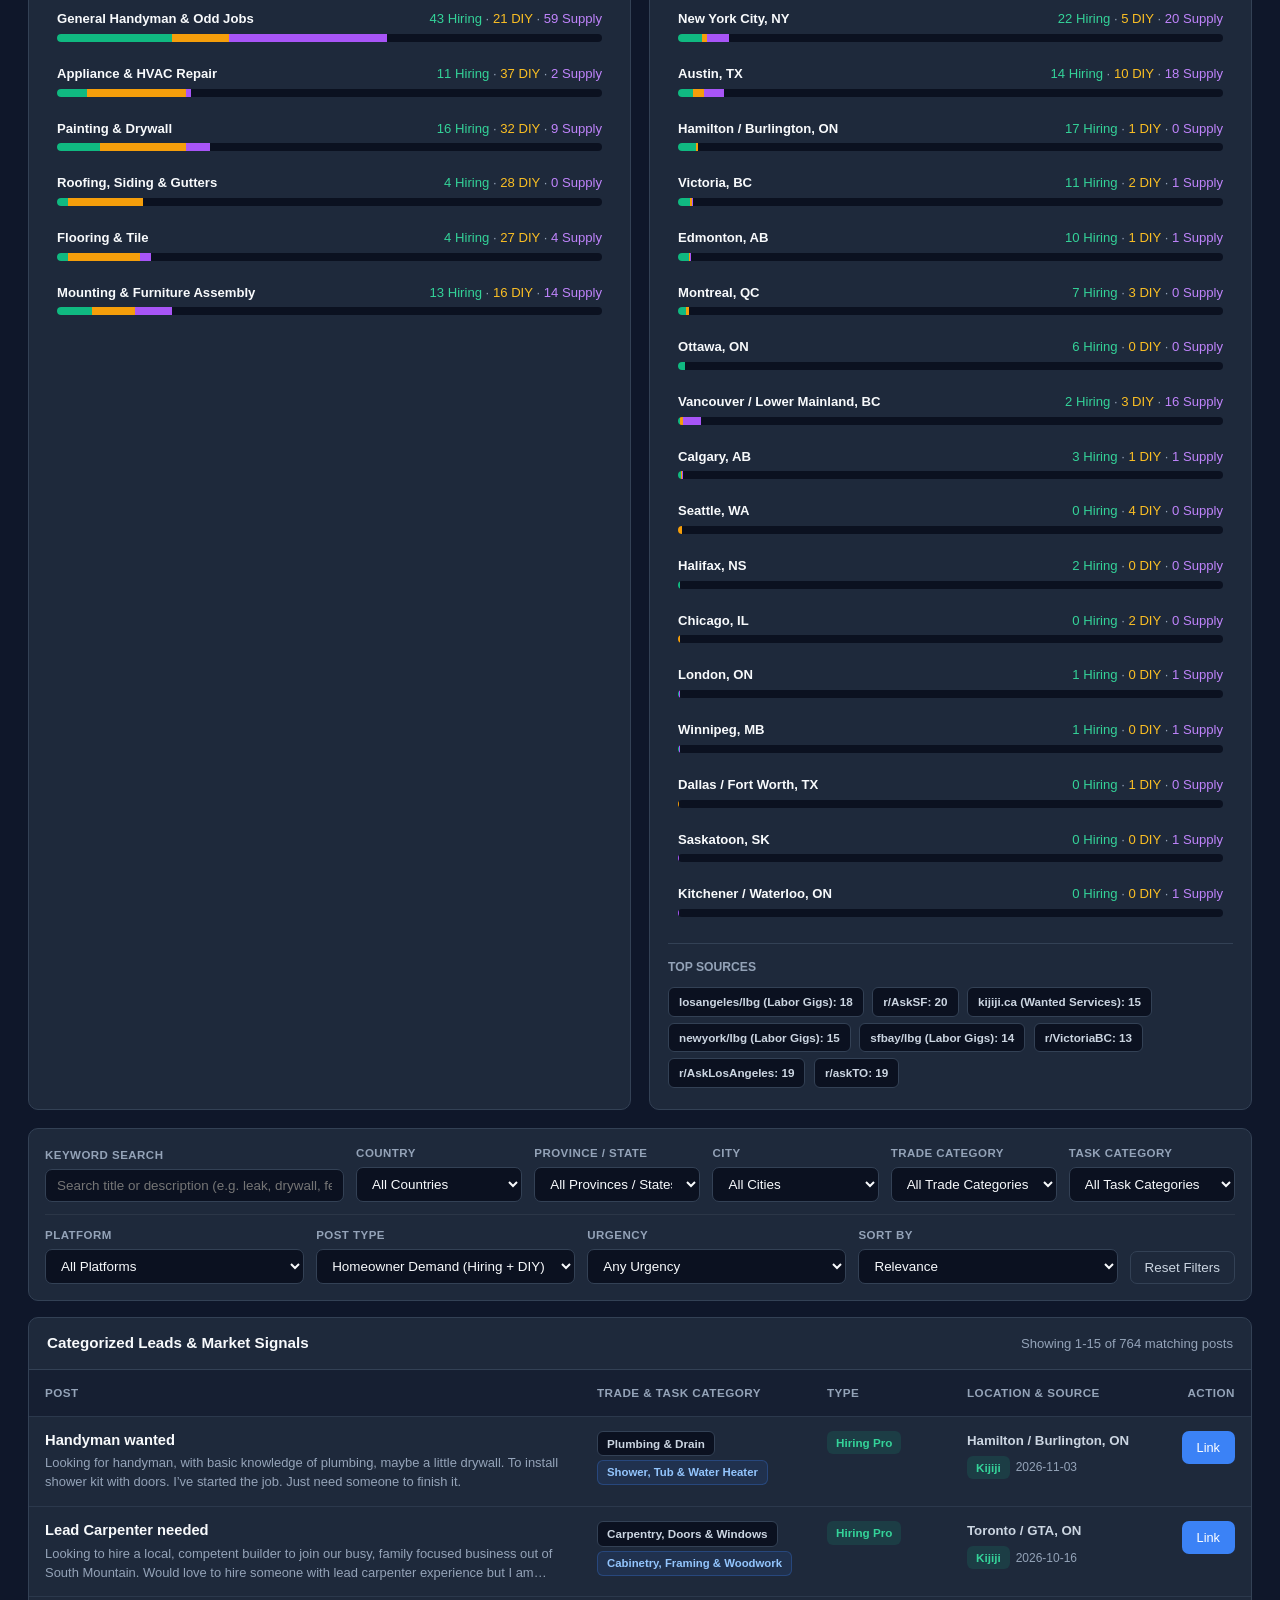
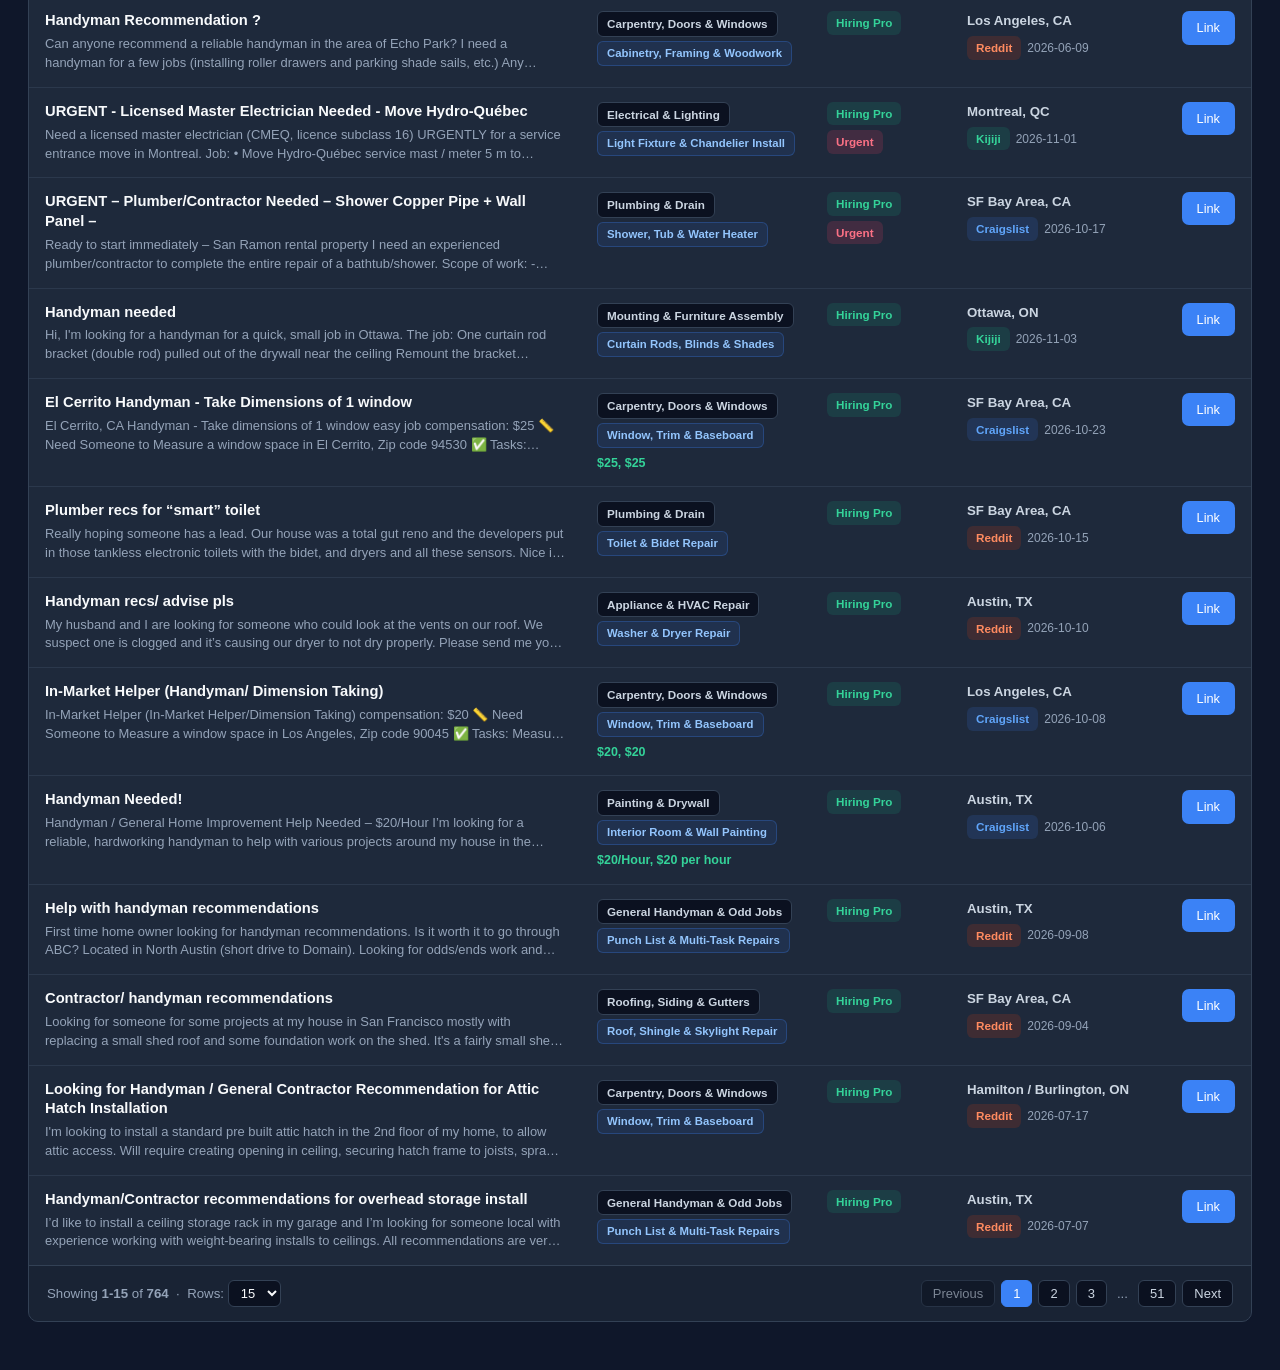
==== commit 39907a34: "Rename Specific Task to Task Category and show all or trade-filtered task categories" ====
--- a/index.html
+++ b/index.html
@@ -85,16 +85,16 @@
       </div>
     </div>
 
-    <!-- Pricing & Specific Task Breakdown (2-Level Hierarchy: Trade Category -> Specific Task) -->
+    <!-- Pricing & Task Category Breakdown (2-Level Hierarchy: Trade Category -> Task Category) -->
     <div class="card" style="margin-bottom: 18px;">
       <div class="trend-header">
         <div class="trend-title-block">
-          <h2>Pricing Benchmarks &amp; Specific Task Breakdown</h2>
-          <p>Select a Trade Category to drill into Specific Tasks (e.g., Drain Cleaning vs. Faucet Repair) with extracted Hourly Rates ($/hr) and Flat Job Budgets ($)</p>
+          <h2>Pricing Benchmarks &amp; Task Category Breakdown</h2>
+          <p>Select a Trade Category to view its corresponding Task Categories, or select All Trade Categories to view all Task Categories</p>
         </div>
         <div style="display:flex;gap:8px;align-items:center;">
           <select id="pricing-trade-select" class="page-size-select" style="padding:6px 12px;font-size:0.83rem;" onchange="onPricingTradeSelect(this.value)">
-            <option value="all">All Trade Categories (Overview)</option>
+            <option value="all">All Trade Categories (Show All Task Categories)</option>
           </select>
         </div>
       </div>
@@ -162,9 +162,9 @@
             </select>
           </div>
           <div class="field">
-            <label for="filter-sub-service">Specific Task</label>
+            <label for="filter-sub-service">Task Category</label>
             <select id="filter-sub-service" onchange="loadPosts()">
-              <option value="all">All Specific Tasks</option>
+              <option value="all">All Task Categories</option>
             </select>
           </div>
         </div>
@@ -225,7 +225,7 @@
             <thead>
               <tr>
                 <th>Post</th>
-                <th style="width:225px;">Trade &amp; Specific Task</th>
+                <th style="width:225px;">Trade &amp; Task Category</th>
                 <th style="width:140px;">Type</th>
                 <th style="width:210px;">Location &amp; Source</th>
                 <th style="width:90px;text-align:right;">Action</th>
@@ -280,6 +280,6 @@
     </div>
   </div>
 
-  <script src="./static/app.js?v=12"></script>
+  <script src="./static/app.js?v=13"></script>
 </body>
 </html>
